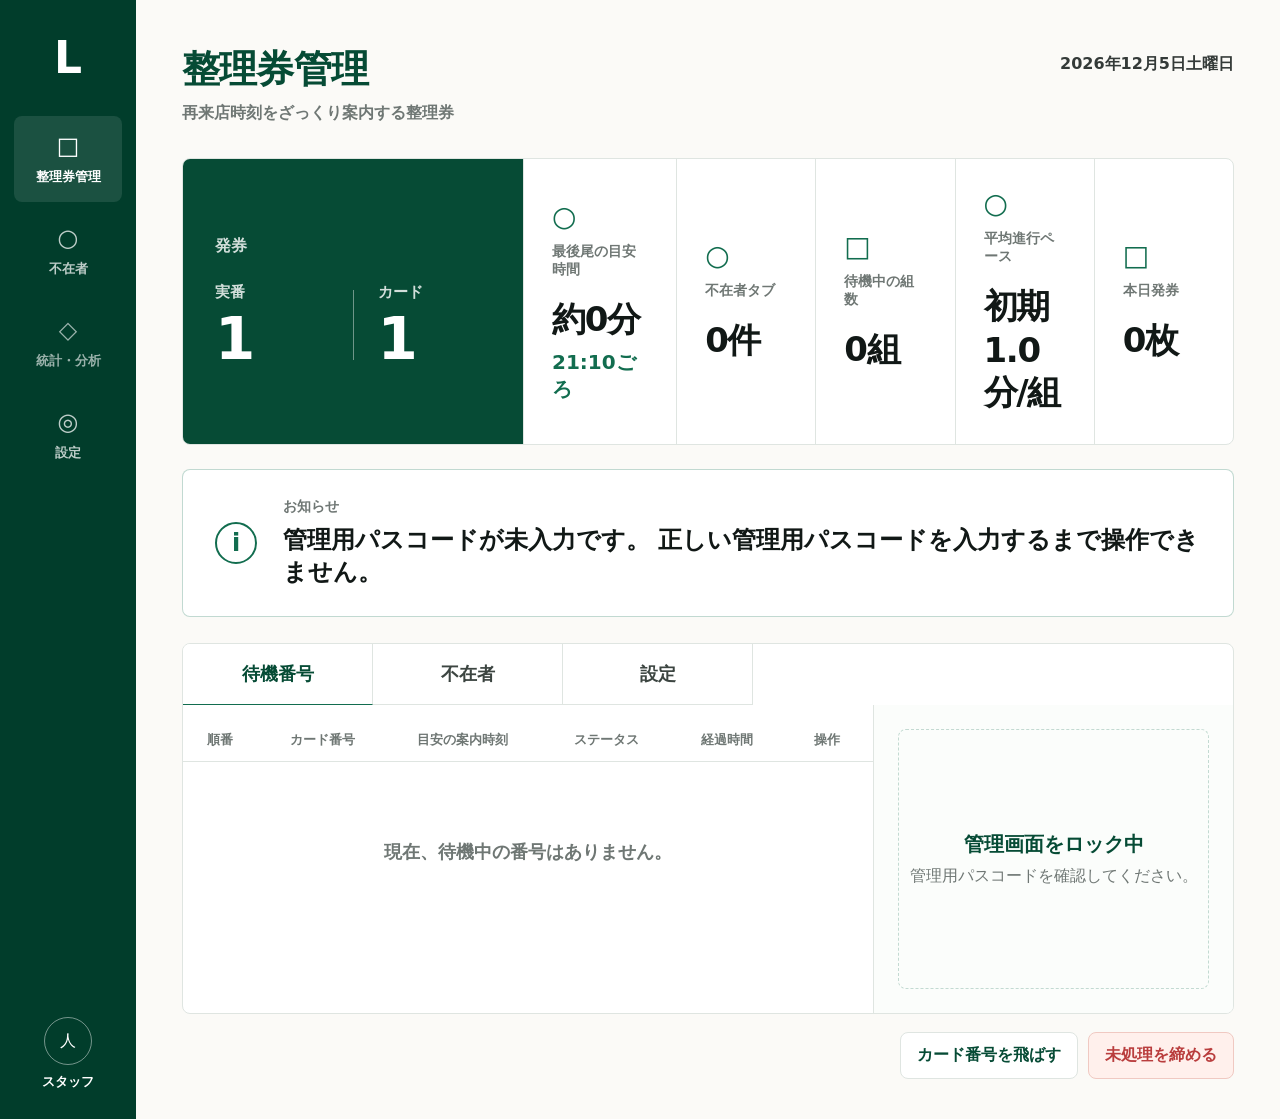
==== index.html @ d87c4b72 "Preserve ticket history on close" ====
<!doctype html>
<html lang="ja">
  <head>
    <meta charset="UTF-8" />
    <meta name="viewport" content="width=device-width, initial-scale=1.0" />
    <title>整理券管理</title>
    <link rel="stylesheet" href="./styles.css" />
  </head>
  <body>
    <div class="layout">
      <aside class="sidebar">
        <div class="brand-mark" aria-label="店舗ロゴ">L</div>
        <nav class="side-nav" aria-label="管理メニュー">
          <button class="side-link active" data-nav="waiting" type="button">
            <span class="nav-icon">□</span>
            <span>整理券管理</span>
          </button>
          <button class="side-link" data-nav="noshow" type="button">
            <span class="nav-icon">○</span>
            <span>不在者</span>
          </button>
          <button class="side-link muted" type="button">
            <span class="nav-icon">◇</span>
            <span>統計・分析</span>
          </button>
          <button class="side-link" data-nav="settings" type="button">
            <span class="nav-icon">◎</span>
            <span>設定</span>
          </button>
        </nav>
        <div class="staff-chip">
          <span>人</span>
          <strong>スタッフ</strong>
        </div>
      </aside>

      <main class="dashboard">
        <header class="page-header">
          <div>
            <h1>整理券管理</h1>
            <p>再来店時刻をざっくり案内する整理券</p>
          </div>
          <div class="date-pill" id="todayLabel"></div>
        </header>

        <section class="kpi-panel">
          <button class="issue-card" id="issueButton" type="button">
            <span class="card-kicker">発券</span>
            <div class="issue-numbers">
              <div>
                <small>実番</small>
                <strong id="nextActualLabel">1</strong>
              </div>
              <div class="divider"></div>
              <div>
                <small>カード</small>
                <strong id="nextCardLabel">1</strong>
              </div>
            </div>
          </button>

          <article class="kpi-card wide">
            <span class="kpi-icon">○</span>
            <span>最後尾の目安時間</span>
            <strong id="tailWaitLabel">約0分</strong>
            <small id="tailReturnLabel">すぐ案内可能</small>
          </article>
          <article class="kpi-card">
            <span class="kpi-icon">○</span>
            <span>不在者タブ</span>
            <strong id="noShowCountLabel">0件</strong>
          </article>
          <article class="kpi-card">
            <span class="kpi-icon">□</span>
            <span>待機中の組数</span>
            <strong id="waitingCountLabel">0組</strong>
          </article>
          <article class="kpi-card">
            <span class="kpi-icon">○</span>
            <span>平均進行ペース</span>
            <strong id="averageIntervalLabel">初期 1.0分/組</strong>
          </article>
          <article class="kpi-card">
            <span class="kpi-icon">□</span>
            <span>本日発券</span>
            <strong id="issuedCountLabel">0枚</strong>
          </article>
        </section>

        <section class="notice-card" id="lastIssuedPanel">
          <div class="notice-icon">i</div>
          <div>
            <span>ひとつ前のご案内</span>
            <strong>発券すると、お客さまへ伝える戻り時刻が表示されます。</strong>
          </div>
        </section>

        <section class="content-card" id="contentCard">
          <div class="tabs">
            <button class="tab-button active" data-view="waiting" type="button">待機番号</button>
            <button class="tab-button" data-view="noshow" type="button">不在者</button>
            <button class="tab-button" data-view="settings" type="button">設定</button>
          </div>

          <div class="work-area">
            <div class="table-pane">
              <section class="view active" id="waitingView">
                <table class="ticket-table">
                  <thead>
                    <tr>
                      <th>順番</th>
                      <th>カード番号</th>
                      <th>目安の案内時刻</th>
                      <th>ステータス</th>
                      <th>経過時間</th>
                      <th>操作</th>
                    </tr>
                  </thead>
                  <tbody id="waitingTableBody"></tbody>
                </table>
              </section>

              <section class="view" id="noShowView">
                <table class="ticket-table">
                  <thead>
                    <tr>
                      <th>順番</th>
                      <th>カード番号</th>
                      <th>不在登録</th>
                      <th>ステータス</th>
                      <th>経過時間</th>
                      <th>操作</th>
                    </tr>
                  </thead>
                  <tbody id="noShowTableBody"></tbody>
                </table>
              </section>
            </div>

            <aside class="action-panel" id="actionPanel">
              <div class="panel-empty">
                <strong>番号を選択</strong>
                <span>行の「処理を選択」から操作を選べます。</span>
              </div>
            </aside>
          </div>

          <section class="view settings-view" id="settingsView">
            <form class="settings-form" id="settingsForm">
              <div class="settings-head">
                <h2>営業設定</h2>
                <p>当日の発券と待ち時間計算に使う基本設定です。</p>
              </div>
              <label class="field">
                <span>カード総枚数</span>
                <input id="cardCountInput" min="1" max="9999" step="1" type="number" required />
                <small>物理カードの最大番号です。超えたら1番に戻ります。</small>
              </label>
              <label class="field">
                <span>初期進行ペース</span>
                <input id="initialPaceInput" min="0.1" max="20" step="0.1" type="number" required />
                <small>30組が来店するまで使う、1組あたりの目安分数です。</small>
              </label>
              <button class="settings-submit" type="submit">設定を保存</button>
            </form>
          </section>
        </section>

        <div class="footer-actions">
          <button class="skip-card-button" id="skipCardButton" type="button">カード番号を飛ばす</button>
          <button class="reset-button" id="resetButton" type="button">未処理を締める</button>
        </div>
      </main>
    </div>

    <dialog id="resetDialog">
      <form method="dialog" class="action-card">
        <h2>未処理の番号を締めますか？</h2>
        <p>待機中・不在の番号を取消扱いにします。発券や来店の履歴データは削除しません。</p>
        <div class="dialog-actions">
          <button value="cancel" type="submit">キャンセル</button>
          <button class="danger" id="confirmResetButton" value="confirm" type="submit">締める</button>
        </div>
      </form>
    </dialog>

    <script src="./app.js?v=20260602-remote-only"></script>
  </body>
</html>
---- styles.css ----
:root {
  color-scheme: light;
  --green-950: #013d2b;
  --green-900: #064b35;
  --green-800: #0b5d42;
  --green-700: #126d4f;
  --green-100: #e8f1e9;
  --green-50: #f5faf6;
  --ink: #111816;
  --muted: #6f7774;
  --line: #dfe5e1;
  --panel: #ffffff;
  --bg: #fbfaf7;
  --warning: #b96925;
  --danger: #b93d3d;
  --shadow: none;
  --radius: 8px;
}

* {
  box-sizing: border-box;
}

body {
  margin: 0;
  min-height: 100vh;
  background: var(--bg);
  color: var(--ink);
  font-family:
    Inter,
    ui-sans-serif,
    system-ui,
    -apple-system,
    BlinkMacSystemFont,
    "Segoe UI",
    sans-serif;
}

button {
  border: 0;
  color: inherit;
  cursor: pointer;
  font: inherit;
}

h1,
h2,
p {
  margin: 0;
}

.layout {
  display: grid;
  grid-template-columns: 136px minmax(0, 1fr);
  min-height: 100vh;
}

.sidebar {
  align-items: center;
  background: var(--green-950);
  color: #fff;
  display: flex;
  flex-direction: column;
  padding: 28px 14px;
}

.brand-mark {
  align-items: center;
  display: flex;
  font-size: 44px;
  font-weight: 900;
  height: 58px;
  justify-content: center;
  margin-bottom: 30px;
  width: 58px;
}

.side-nav {
  display: grid;
  gap: 6px;
  width: 100%;
}

.side-link {
  align-items: center;
  background: transparent;
  border-radius: var(--radius);
  color: rgba(255, 255, 255, 0.74);
  display: flex;
  flex-direction: column;
  gap: 8px;
  min-height: 86px;
  justify-content: center;
  padding: 12px 8px;
  transition: background 160ms ease, color 160ms ease;
}

.side-link.active {
  background: rgba(255, 255, 255, 0.1);
  color: #fff;
}

.side-link.muted {
  opacity: 0.82;
}

.nav-icon {
  font-size: 24px;
}

.side-link span:last-child {
  font-size: 13px;
  font-weight: 850;
}

.staff-chip {
  align-items: center;
  display: flex;
  flex-direction: column;
  gap: 8px;
  margin-top: auto;
}

.staff-chip span {
  align-items: center;
  border: 1px solid rgba(255, 255, 255, 0.45);
  border-radius: 50%;
  display: flex;
  height: 48px;
  justify-content: center;
  width: 48px;
}

.staff-chip strong {
  font-size: 13px;
}

.dashboard {
  padding: 44px 46px 40px;
}

.page-header {
  align-items: flex-start;
  display: flex;
  justify-content: space-between;
  margin-bottom: 34px;
}

.page-header h1 {
  color: var(--green-900);
  font-size: 38px;
  font-weight: 950;
  letter-spacing: -0.02em;
}

.page-header p {
  color: var(--muted);
  font-weight: 700;
  margin-top: 8px;
}

.date-pill {
  color: #343a38;
  font-weight: 800;
  padding-top: 10px;
  white-space: nowrap;
}

.kpi-panel {
  background: var(--panel);
  border: 1px solid var(--line);
  border-radius: var(--radius);
  box-shadow: var(--shadow);
  display: grid;
  grid-template-columns: 340px 1.1fr repeat(4, 1fr);
  margin-bottom: 24px;
  overflow: hidden;
}

.issue-card {
  background: var(--green-900);
  color: #fff;
  min-height: 218px;
  padding: 28px 32px;
  text-align: left;
}

.card-kicker {
  color: rgba(255, 255, 255, 0.82);
  display: block;
  font-weight: 850;
  margin-bottom: 26px;
}

.issue-numbers {
  align-items: center;
  display: grid;
  gap: 24px;
  grid-template-columns: 1fr auto 1fr;
}

.issue-numbers small {
  color: rgba(255, 255, 255, 0.82);
  display: block;
  font-size: 15px;
  font-weight: 850;
  margin-bottom: 8px;
}

.issue-numbers strong {
  font-size: 58px;
  font-weight: 850;
  letter-spacing: -0.04em;
  line-height: 1;
}

.divider {
  background: rgba(255, 255, 255, 0.42);
  height: 70px;
  width: 1px;
}

.kpi-card {
  border-left: 1px solid var(--line);
  display: flex;
  flex-direction: column;
  justify-content: center;
  min-height: 218px;
  padding: 28px;
}

.kpi-card span:not(.kpi-icon) {
  color: var(--muted);
  font-size: 14px;
  font-weight: 850;
  margin-bottom: 18px;
}

.kpi-icon {
  color: var(--green-700);
  font-size: 28px;
  margin-bottom: 10px;
}

.kpi-card strong {
  font-size: 34px;
  font-weight: 900;
  letter-spacing: -0.04em;
}

.kpi-card small {
  color: var(--green-700);
  font-size: 20px;
  font-weight: 800;
  margin-top: 6px;
}

.notice-card {
  align-items: center;
  background: var(--panel);
  border: 1px solid rgba(18, 109, 79, 0.26);
  border-radius: var(--radius);
  display: flex;
  gap: 26px;
  margin-bottom: 26px;
  padding: 28px 32px;
}

.notice-icon {
  align-items: center;
  border: 2px solid var(--green-700);
  border-radius: 50%;
  color: var(--green-700);
  display: flex;
  flex: 0 0 auto;
  font-size: 24px;
  font-weight: 900;
  height: 42px;
  justify-content: center;
  width: 42px;
}

.notice-card span {
  color: var(--muted);
  display: block;
  font-size: 14px;
  font-weight: 850;
  margin-bottom: 8px;
}

.notice-card strong {
  font-size: 24px;
  font-weight: 900;
}

.notice-card em {
  color: var(--muted);
  font-style: normal;
  font-weight: 750;
  margin-left: 18px;
}

.content-card {
  background: var(--panel);
  border: 1px solid var(--line);
  border-radius: var(--radius);
  box-shadow: var(--shadow);
  overflow: hidden;
}

.work-area {
  display: grid;
  grid-template-columns: minmax(0, 1fr) 360px;
}

.content-card.public-mode .work-area {
  display: none;
}

.content-card.settings-mode .work-area {
  display: none;
}

.table-pane {
  min-width: 0;
}

.tabs {
  display: flex;
}

.tab-button {
  background: #fff;
  border-bottom: 1px solid var(--line);
  border-right: 1px solid var(--line);
  color: #3c4541;
  font-size: 18px;
  font-weight: 900;
  min-width: 190px;
  padding: 18px 24px;
}

.tab-button.active {
  border-bottom-color: var(--green-700);
  color: var(--green-900);
}

.view {
  display: none;
}

.view.active {
  display: block;
}

.ticket-table {
  border-collapse: collapse;
  width: 100%;
}

.ticket-table th {
  color: var(--muted);
  font-size: 13px;
  font-weight: 850;
  padding: 26px 24px 12px;
  text-align: left;
}

.ticket-table td {
  border-top: 1px solid var(--line);
  font-size: 18px;
  padding: 16px 24px;
  vertical-align: middle;
}

.ticket-table tr.selected {
  background: #f4faf6;
  box-shadow: inset 5px 0 0 var(--green-700);
}

.number-badge {
  align-items: center;
  background: var(--green-100);
  border-radius: var(--radius);
  color: var(--green-900);
  display: inline-flex;
  font-size: 28px;
  font-weight: 900;
  height: 48px;
  justify-content: center;
  min-width: 48px;
  padding: 0 12px;
}

.time-cell {
  color: #1f2926;
  font-weight: 850;
}

.status-pill {
  background: var(--green-100);
  border-radius: 999px;
  color: var(--green-800);
  display: inline-flex;
  font-size: 14px;
  font-weight: 900;
  margin-right: 14px;
  padding: 8px 14px;
}

.status-pill.no_show {
  background: #fff1e5;
  color: var(--warning);
}

.sub-status {
  color: var(--muted);
  font-size: 14px;
  font-weight: 750;
}

.row-action {
  align-items: center;
  background: #fff;
  border: 1px solid var(--line);
  border-radius: 6px;
  color: var(--green-900);
  display: inline-flex;
  gap: 12px;
  font-weight: 850;
  padding: 10px 14px;
}

.row-action.active {
  background: var(--green-900);
  color: #fff;
}

.empty-row {
  color: var(--muted);
  font-weight: 800;
  height: 180px;
  text-align: center;
}

.settings-view {
  padding: 32px;
}

.settings-form {
  display: grid;
  gap: 22px;
  max-width: 680px;
}

.settings-head h2 {
  color: var(--green-900);
  font-size: 26px;
  margin-bottom: 8px;
}

.settings-head p,
.field small {
  color: var(--muted);
  font-weight: 750;
}

.field {
  display: grid;
  gap: 8px;
}

.field span {
  font-weight: 900;
}

.field input {
  border: 1px solid var(--line);
  border-radius: var(--radius);
  font: inherit;
  font-size: 22px;
  padding: 14px 16px;
  width: min(320px, 100%);
}

.settings-submit {
  background: var(--green-900);
  border-radius: var(--radius);
  color: #fff;
  font-weight: 900;
  padding: 14px 18px;
  width: fit-content;
}

.action-panel {
  background: #fbfdfb;
  border-left: 1px solid var(--line);
  padding: 24px;
}

.action-panel.hidden {
  display: none;
}

.panel-empty {
  align-items: center;
  border: 1px dashed rgba(18, 109, 79, 0.24);
  border-radius: var(--radius);
  color: var(--muted);
  display: flex;
  flex-direction: column;
  gap: 8px;
  justify-content: center;
  min-height: 260px;
  text-align: center;
}

.panel-empty strong {
  color: var(--green-900);
  font-size: 20px;
}

.panel-head {
  margin-bottom: 18px;
}

.panel-head span {
  color: var(--green-900);
  display: block;
  font-size: 16px;
  font-weight: 950;
  margin-bottom: 10px;
}

.panel-head strong {
  display: block;
  font-size: 16px;
  margin-bottom: 6px;
}

.panel-head p {
  color: var(--muted);
  font-size: 13px;
  font-weight: 750;
}

.panel-actions {
  display: grid;
  gap: 12px;
}

.panel-action {
  align-items: center;
  background: #fff;
  border: 1px solid #cfded5;
  border-radius: var(--radius);
  color: var(--green-900);
  display: grid;
  gap: 2px 14px;
  grid-template-columns: auto 1fr;
  padding: 16px;
  text-align: left;
}

.panel-action-icon {
  align-items: center;
  border: 2px solid currentColor;
  border-radius: 50%;
  display: flex;
  font-size: 24px;
  grid-row: span 2;
  height: 42px;
  justify-content: center;
  width: 42px;
}

.panel-action strong {
  font-size: 18px;
  font-weight: 950;
}

.panel-action small {
  color: var(--muted);
  font-size: 14px;
  font-weight: 750;
}

.panel-action.positive {
  background: #ffffff;
}

.danger-zone {
  border-top: 1px dashed #c8d1cc;
  margin-top: 24px;
  padding-top: 20px;
}

.panel-action.danger {
  border-color: #f1aaaa;
  color: #d72323;
}

.public-board {
  align-items: center;
  display: flex;
  flex-direction: column;
  gap: 8px;
  padding: 42px 24px;
  text-align: center;
}

.public-board span,
.public-board p {
  color: var(--muted);
  font-weight: 850;
}

.public-board strong {
  color: var(--green-900);
  font-size: 112px;
  font-weight: 950;
  line-height: 1;
}

.public-stats {
  border-top: 1px solid var(--line);
  display: grid;
  grid-template-columns: repeat(3, 1fr);
}

.public-stats article {
  padding: 24px 32px;
}

.public-stats article + article {
  border-left: 1px solid var(--line);
}

.public-stats span {
  color: var(--muted);
  display: block;
  font-weight: 850;
  margin-bottom: 8px;
}

.public-stats strong {
  font-size: 28px;
  font-weight: 900;
}

.footer-actions {
  display: flex;
  gap: 10px;
  justify-content: flex-end;
  margin-top: 18px;
}

.skip-card-button {
  background: #fff;
  border: 1px solid var(--line);
  border-radius: var(--radius);
  color: var(--green-900);
  font-weight: 900;
  padding: 12px 16px;
}

.reset-button {
  background: #fff0ec;
  border: 1px solid #f0c9c2;
  border-radius: var(--radius);
  color: var(--danger);
  font-weight: 900;
  padding: 12px 16px;
}

dialog {
  border: 0;
  border-radius: var(--radius);
  box-shadow: var(--shadow);
  max-width: 440px;
  padding: 0;
}

dialog::backdrop {
  background: rgba(9, 20, 14, 0.34);
}

.action-card {
  padding: 22px;
}

.action-card h2 {
  font-size: 26px;
  margin-bottom: 8px;
}

.action-card p {
  color: var(--muted);
  font-weight: 750;
}

.dialog-actions {
  display: flex;
  gap: 10px;
  justify-content: flex-end;
  margin-top: 18px;
}

.dialog-actions button {
  background: var(--green-100);
  border-radius: 999px;
  font-weight: 900;
  padding: 12px 16px;
}

.dialog-actions .danger {
  background: var(--danger);
  color: #fff;
}

@media (max-width: 1180px) {
  .layout {
    grid-template-columns: 112px minmax(0, 1fr);
  }

  .sidebar {
    padding: 22px 10px;
  }

  .brand-mark {
    font-size: 34px;
    height: 48px;
    margin-bottom: 22px;
    width: 48px;
  }

  .side-link {
    gap: 6px;
    min-height: 76px;
    padding: 10px 6px;
  }

  .nav-icon {
    font-size: 20px;
  }

  .side-link span:last-child,
  .staff-chip strong {
    font-size: 12px;
  }

  .staff-chip span {
    height: 42px;
    width: 42px;
  }

  .dashboard {
    padding: 26px 24px 24px;
  }

  .page-header {
    align-items: center;
    margin-bottom: 22px;
  }

  .page-header h1 {
    font-size: 32px;
  }

  .page-header p {
    font-size: 14px;
    margin-top: 4px;
  }

  .date-pill {
    font-size: 14px;
    padding-top: 0;
  }

  .kpi-panel {
    grid-template-columns: repeat(3, minmax(0, 1fr));
    margin-bottom: 16px;
  }

  .work-area {
    grid-template-columns: minmax(0, 1fr) 300px;
  }

  .action-panel {
    border-left: 1px solid var(--line);
    border-top: 0;
  }

  .issue-card,
  .kpi-card {
    min-height: 138px;
    padding: 20px;
  }

  .card-kicker {
    margin-bottom: 16px;
  }

  .issue-numbers {
    gap: 14px;
  }

  .issue-numbers small {
    font-size: 13px;
  }

  .issue-numbers strong {
    font-size: 44px;
  }

  .divider {
    height: 54px;
  }

  .kpi-card span:not(.kpi-icon) {
    font-size: 12px;
    margin-bottom: 10px;
  }

  .kpi-icon {
    font-size: 22px;
    margin-bottom: 8px;
  }

  .kpi-card strong {
    font-size: 28px;
  }

  .kpi-card small {
    font-size: 16px;
  }

  .notice-card {
    gap: 16px;
    margin-bottom: 16px;
    padding: 18px 22px;
  }

  .notice-card strong {
    font-size: 20px;
  }

  .notice-card em {
    display: block;
    margin-left: 0;
    margin-top: 4px;
  }

  .tab-button {
    font-size: 16px;
    min-width: 150px;
    padding: 15px 20px;
  }

  .ticket-table th {
    font-size: 12px;
    padding: 16px 12px 9px;
  }

  .ticket-table td {
    font-size: 14px;
    padding: 12px;
  }

  .number-badge {
    font-size: 22px;
    height: 38px;
    min-width: 38px;
  }

  .status-pill {
    font-size: 12px;
    margin-right: 8px;
    padding: 6px 10px;
  }

  .sub-status {
    font-size: 12px;
  }

  .row-action {
    font-size: 13px;
    padding: 8px 10px;
  }

  .action-panel {
    display: block;
    padding: 16px;
  }

  .panel-empty {
    min-height: 120px;
  }

  .panel-actions {
    grid-template-columns: 1fr;
  }

  .panel-head span,
  .panel-head strong {
    font-size: 14px;
  }

  .panel-head p,
  .panel-action small {
    font-size: 12px;
  }

  .panel-action {
    gap: 2px 10px;
    padding: 13px;
  }

  .panel-action-icon {
    font-size: 18px;
    height: 34px;
    width: 34px;
  }

  .panel-action strong {
    font-size: 15px;
  }

  .danger-zone {
    margin-top: 16px;
    padding-top: 16px;
  }

  .settings-view {
    padding: 24px;
  }

  .footer-actions {
    margin-top: 14px;
  }
}

@media (max-width: 820px) {
  .layout {
    grid-template-columns: 1fr;
  }

  .sidebar {
    display: none;
  }

  .dashboard {
    padding: 24px 18px;
  }

  .page-header,
  .notice-card {
    align-items: flex-start;
    flex-direction: column;
  }

  .kpi-panel,
  .public-stats {
    grid-template-columns: 1fr;
  }

  .ticket-table {
    min-width: 780px;
  }

  .view {
    overflow-x: auto;
  }
}
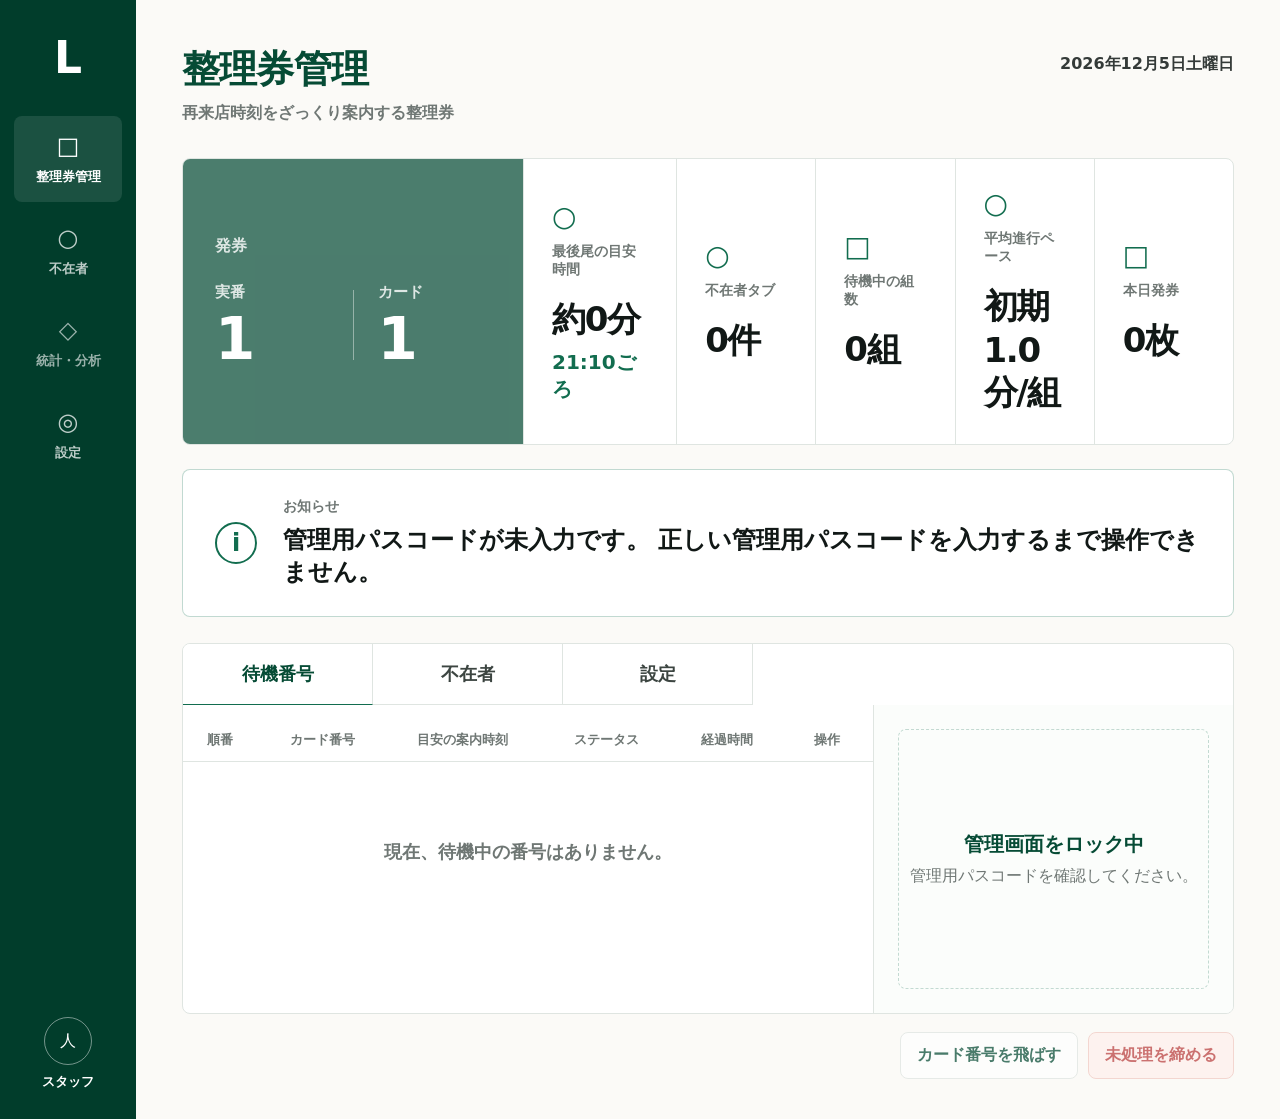
==== commit ff2d9007: "Show loading state during admin actions" ====
--- a/index.html
+++ b/index.html
@@ -184,6 +184,6 @@
       </form>
     </dialog>
 
-    <script src="./app.js?v=20260602-remote-only"></script>
+    <script src="./app.js?v=20260605-loading-state"></script>
   </body>
 </html>
--- a/styles.css
+++ b/styles.css
@@ -43,6 +43,11 @@
   font: inherit;
 }
 
+button:disabled {
+  cursor: wait;
+  opacity: 0.72;
+}
+
 h1,
 h2,
 p {
@@ -182,6 +187,7 @@
   color: #fff;
   min-height: 218px;
   padding: 28px 32px;
+  position: relative;
   text-align: left;
 }
 
@@ -429,6 +435,7 @@
   gap: 12px;
   font-weight: 850;
   padding: 10px 14px;
+  position: relative;
 }
 
 .row-action.active {
@@ -489,6 +496,7 @@
   color: #fff;
   font-weight: 900;
   padding: 14px 18px;
+  position: relative;
   width: fit-content;
 }
 
@@ -559,6 +567,7 @@
   gap: 2px 14px;
   grid-template-columns: auto 1fr;
   padding: 16px;
+  position: relative;
   text-align: left;
 }
 
@@ -662,6 +671,7 @@
   color: var(--green-900);
   font-weight: 900;
   padding: 12px 16px;
+  position: relative;
 }
 
 .reset-button {
@@ -671,6 +681,49 @@
   color: var(--danger);
   font-weight: 900;
   padding: 12px 16px;
+  position: relative;
+}
+
+.is-loading {
+  pointer-events: none;
+}
+
+.is-loading::after {
+  animation: spin 780ms linear infinite;
+  border: 2px solid currentColor;
+  border-right-color: transparent;
+  border-radius: 50%;
+  content: "";
+  height: 18px;
+  position: absolute;
+  right: 14px;
+  top: 14px;
+  width: 18px;
+}
+
+.row-action.is-loading,
+.settings-submit.is-loading,
+.skip-card-button.is-loading,
+.reset-button.is-loading {
+  padding-right: 42px;
+}
+
+.panel-action.is-loading {
+  padding-right: 46px;
+}
+
+.issue-card.is-loading::after {
+  color: #fff;
+  height: 28px;
+  right: 22px;
+  top: 22px;
+  width: 28px;
+}
+
+@keyframes spin {
+  to {
+    transform: rotate(360deg);
+  }
 }
 
 dialog {
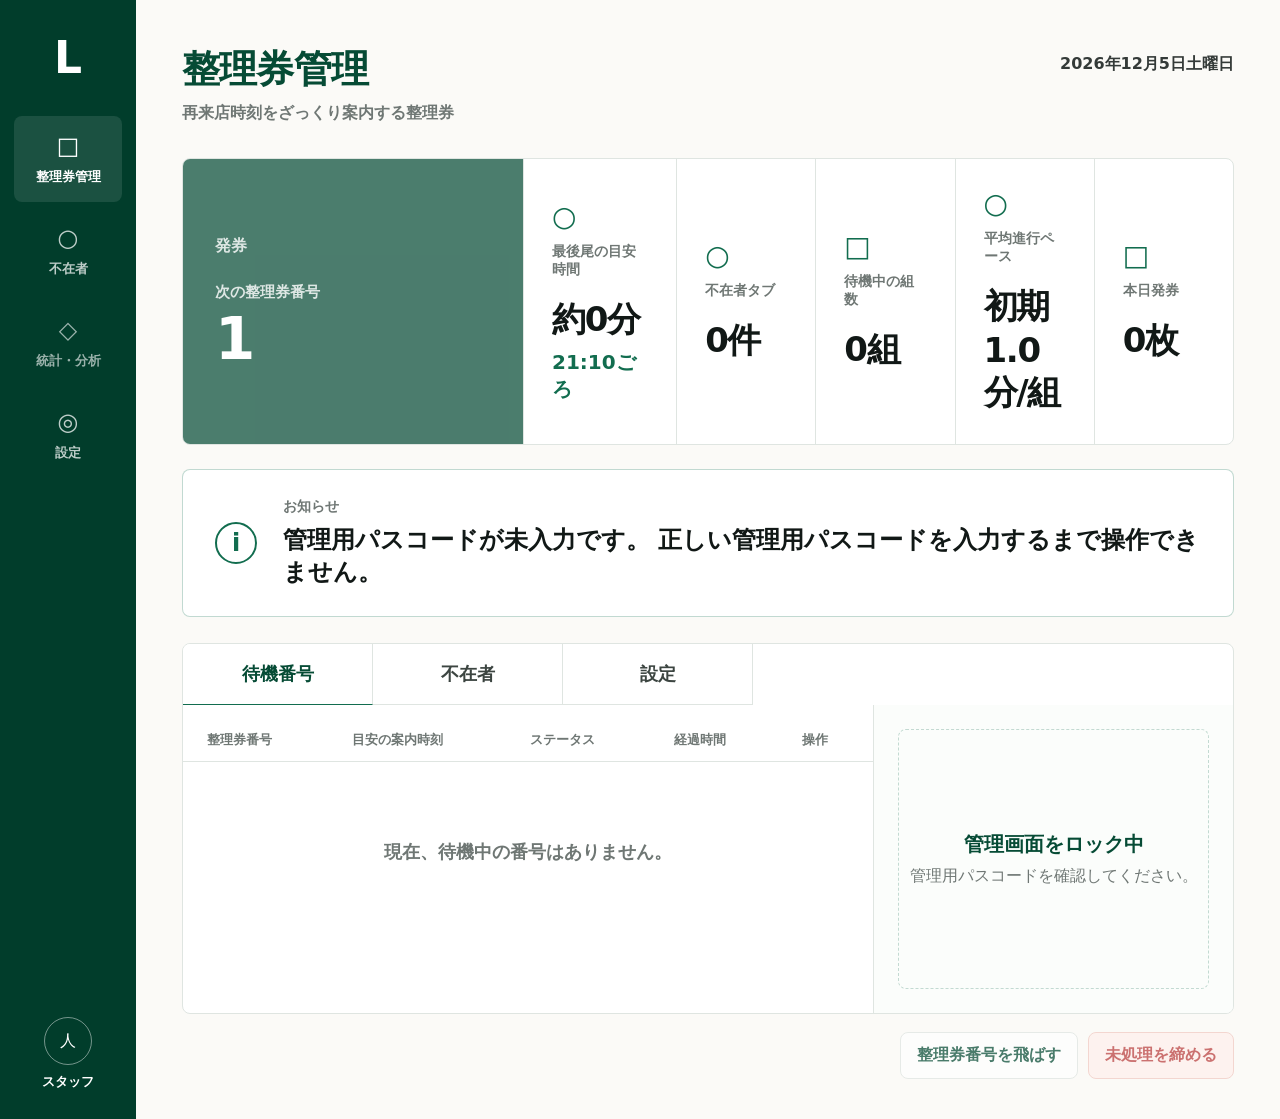
==== commit 80c7c0d8: "Show card numbers as ticket numbers" ====
--- a/index.html
+++ b/index.html
@@ -48,12 +48,7 @@
             <span class="card-kicker">発券</span>
             <div class="issue-numbers">
               <div>
-                <small>実番</small>
-                <strong id="nextActualLabel">1</strong>
-              </div>
-              <div class="divider"></div>
-              <div>
-                <small>カード</small>
+                <small>次の整理券番号</small>
                 <strong id="nextCardLabel">1</strong>
               </div>
             </div>
@@ -108,8 +103,7 @@
                 <table class="ticket-table">
                   <thead>
                     <tr>
-                      <th>順番</th>
-                      <th>カード番号</th>
+                      <th>整理券番号</th>
                       <th>目安の案内時刻</th>
                       <th>ステータス</th>
                       <th>経過時間</th>
@@ -124,8 +118,7 @@
                 <table class="ticket-table">
                   <thead>
                     <tr>
-                      <th>順番</th>
-                      <th>カード番号</th>
+                      <th>整理券番号</th>
                       <th>不在登録</th>
                       <th>ステータス</th>
                       <th>経過時間</th>
@@ -167,7 +160,7 @@
         </section>
 
         <div class="footer-actions">
-          <button class="skip-card-button" id="skipCardButton" type="button">カード番号を飛ばす</button>
+          <button class="skip-card-button" id="skipCardButton" type="button">整理券番号を飛ばす</button>
           <button class="reset-button" id="resetButton" type="button">未処理を締める</button>
         </div>
       </main>
@@ -184,6 +177,6 @@
       </form>
     </dialog>
 
-    <script src="./app.js?v=20260605-loading-state"></script>
+    <script src="./app.js?v=20260605-card-number-only"></script>
   </body>
 </html>
--- a/styles.css
+++ b/styles.css
@@ -202,7 +202,7 @@
   align-items: center;
   display: grid;
   gap: 24px;
-  grid-template-columns: 1fr auto 1fr;
+  grid-template-columns: 1fr;
 }
 
 .issue-numbers small {
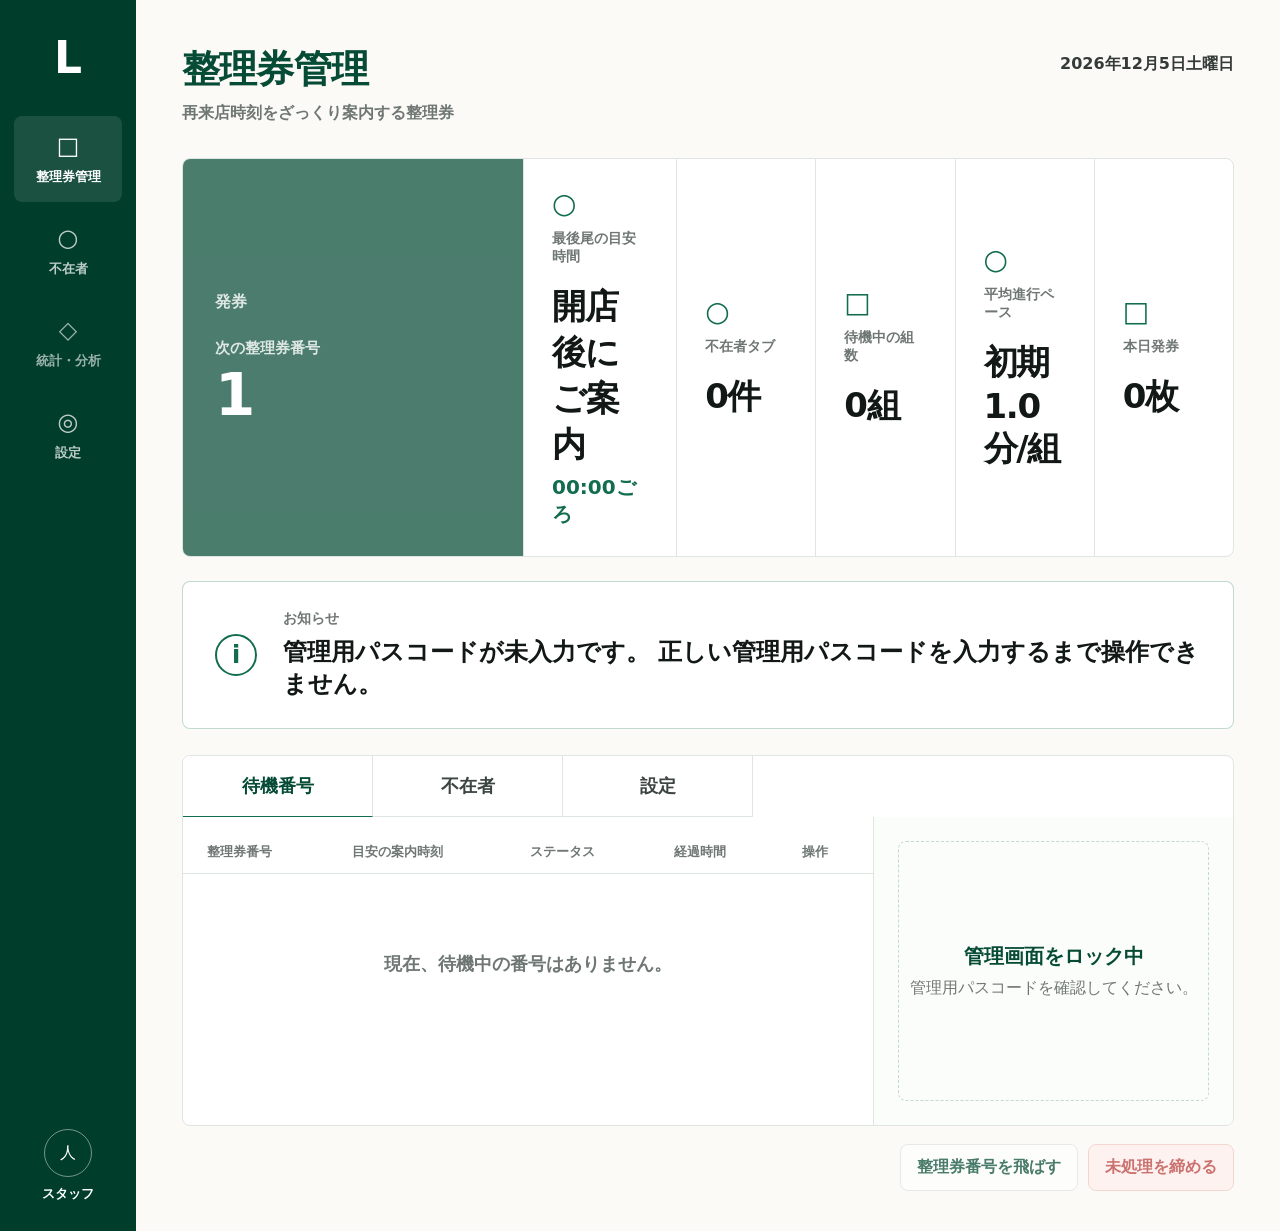
==== commit 09fe063e: "Use JST business hours display" ====
--- a/index.html
+++ b/index.html
@@ -177,6 +177,6 @@
       </form>
     </dialog>
 
-    <script src="./app.js?v=20260605-card-number-only"></script>
+    <script src="./app.js?v=20260605-business-hours"></script>
   </body>
 </html>
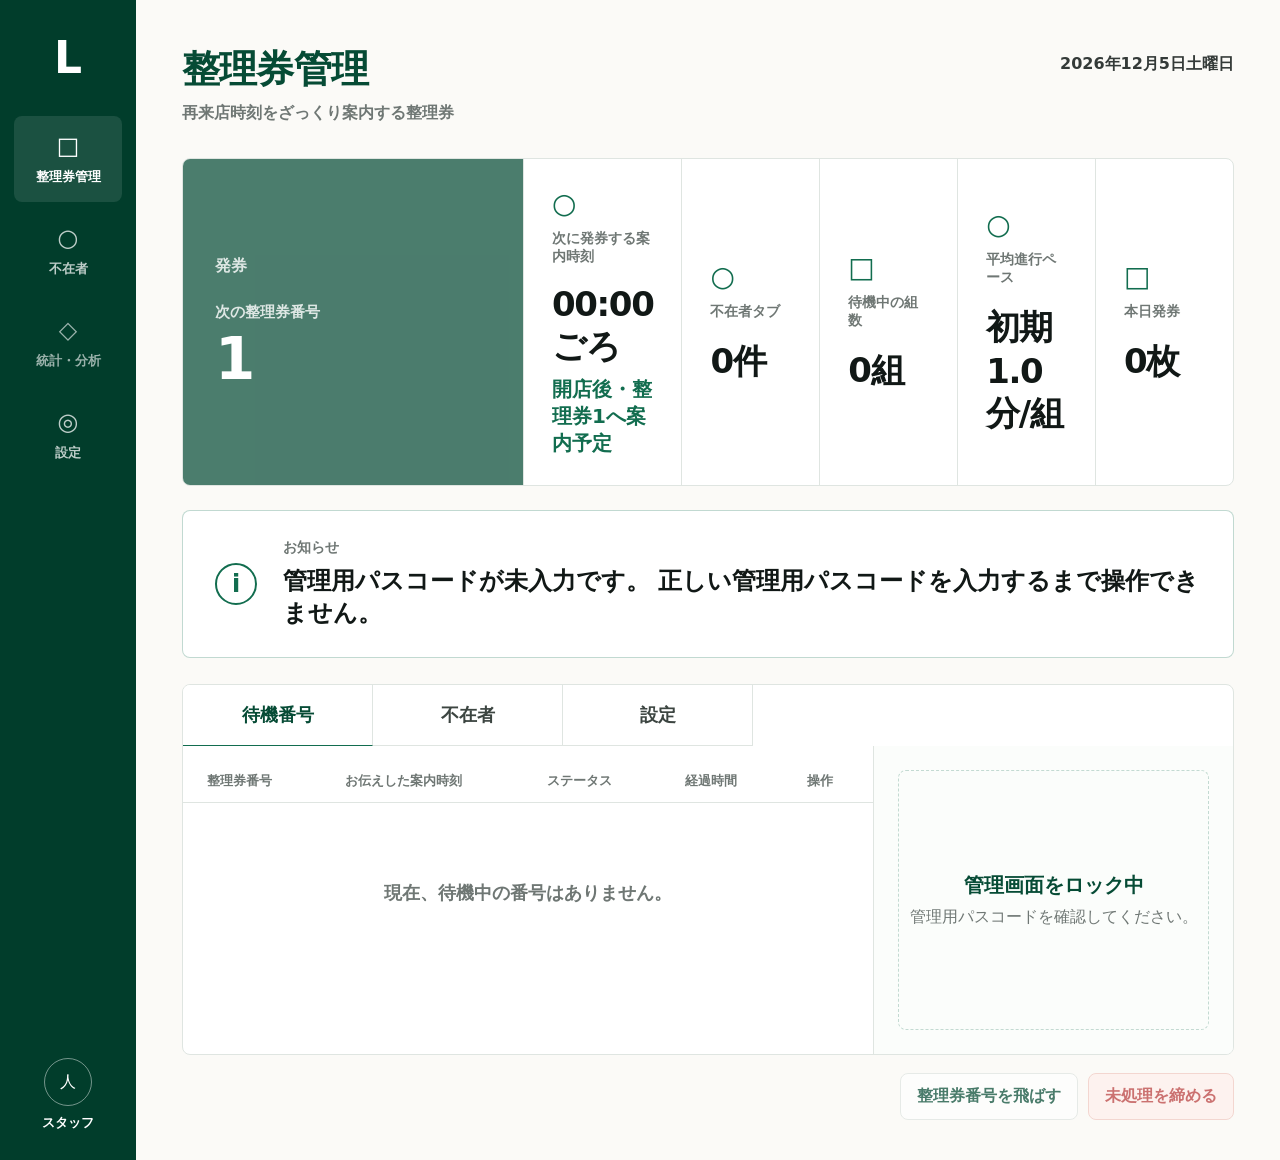
==== commit 5eecef92: "Stabilize guidance times and queue progress" ====
--- a/index.html
+++ b/index.html
@@ -56,9 +56,9 @@
 
           <article class="kpi-card wide">
             <span class="kpi-icon">○</span>
-            <span>最後尾の目安時間</span>
-            <strong id="tailWaitLabel">約0分</strong>
-            <small id="tailReturnLabel">すぐ案内可能</small>
+            <span>次に発券する案内時刻</span>
+            <strong id="tailWaitLabel">--:--ごろ</strong>
+            <small id="tailReturnLabel">次の整理券へ伝える時刻</small>
           </article>
           <article class="kpi-card">
             <span class="kpi-icon">○</span>
@@ -104,7 +104,7 @@
                   <thead>
                     <tr>
                       <th>整理券番号</th>
-                      <th>目安の案内時刻</th>
+                      <th>お伝えした案内時刻</th>
                       <th>ステータス</th>
                       <th>経過時間</th>
                       <th>操作</th>
@@ -152,7 +152,7 @@
               <label class="field">
                 <span>初期進行ペース</span>
                 <input id="initialPaceInput" min="0.1" max="20" step="0.1" type="number" required />
-                <small>30組が来店するまで使う、1組あたりの目安分数です。</small>
+                <small>15組が来店するまで使う、1組あたりの目安分数です。</small>
               </label>
               <button class="settings-submit" type="submit">設定を保存</button>
             </form>
@@ -177,6 +177,6 @@
       </form>
     </dialog>
 
-    <script src="./app.js?v=20260605-business-hours"></script>
+    <script src="./app.js?v=20260720-fixed-guidance-time"></script>
   </body>
 </html>
